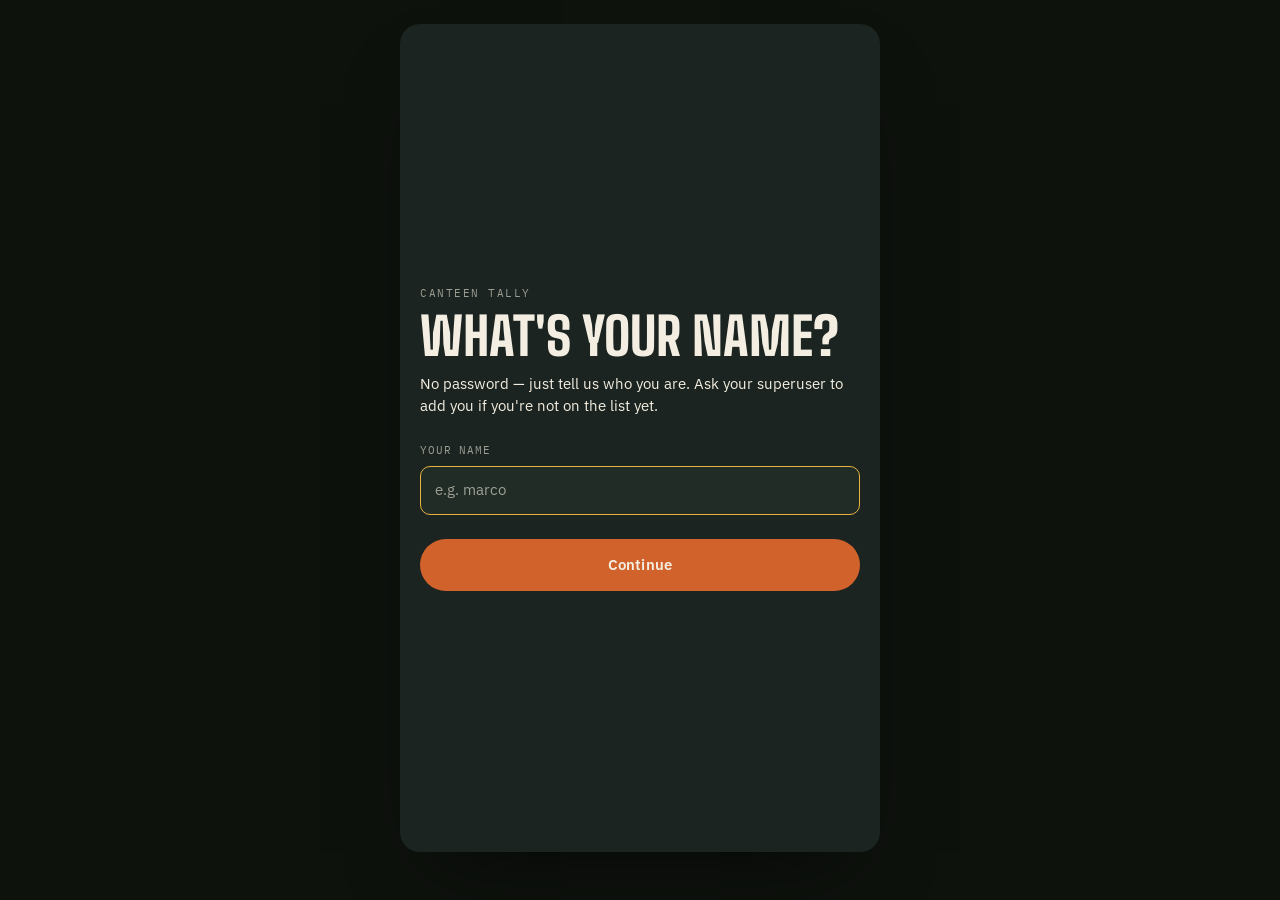
==== index.html @ ff7a540b "Add Menu and Admin screens, index.html, style guide, and README Completes the MVP: Today (cart-based" ====
<!doctype html>
<html lang="en">
<head>
  <meta charset="utf-8" />
  <meta name="viewport" content="width=device-width, initial-scale=1, viewport-fit=cover" />
  <title>Canteen Tally</title>
  <meta name="description" content="Track what you buy at the work canteen against your daily allowance." />
  <meta name="theme-color" content="#1b2420" />
  <link rel="stylesheet" href="css/tokens.css" />
  <link rel="stylesheet" href="css/base.css" />
  <link rel="stylesheet" href="css/components.css" />
  <link rel="stylesheet" href="css/layout.css" />
</head>
<body>
  <div id="app"></div>
  <script type="module" src="js/app.js"></script>
</body>
</html>
---- css/tokens.css ----
/* ==========================================================================
   Design tokens — "canteen board" style direction.
   Every color, type role and spacing step used anywhere in the app is
   defined once here. Components consume tokens; they never hardcode values.
   ========================================================================== */

@font-face {
  font-family: "Big Shoulders";
  font-style: normal;
  font-weight: 800;
  font-display: swap;
  src: url("../assets/fonts/big-shoulders-800.woff2") format("woff2");
}

@font-face {
  font-family: "IBM Plex Sans";
  font-style: normal;
  font-weight: 400 700;
  font-display: swap;
  src: url("../assets/fonts/ibm-plex-sans-var.woff2") format("woff2");
}

@font-face {
  font-family: "IBM Plex Mono";
  font-style: normal;
  font-weight: 400;
  font-display: swap;
  src: url("../assets/fonts/ibm-plex-mono-400.woff2") format("woff2");
}

@font-face {
  font-family: "IBM Plex Mono";
  font-style: normal;
  font-weight: 500;
  font-display: swap;
  src: url("../assets/fonts/ibm-plex-mono-500.woff2") format("woff2");
}

@font-face {
  font-family: "IBM Plex Mono";
  font-style: normal;
  font-weight: 600;
  font-display: swap;
  src: url("../assets/fonts/ibm-plex-mono-600.woff2") format("woff2");
}

:root {
  /* ---- color: ground ---- */
  --color-backdrop: #0e120d;
  --color-ink: #1b2420;
  --color-ink-2: #212c26;
  --color-ink-3: #283630;
  --color-paper: #f3eee1;
  --color-paper-2: #e7dfcb;

  /* ---- color: accents ---- */
  --color-paprika: #d2622c;
  --color-paprika-strong: #e27a45;
  --color-mustard: #e7b23e;

  /* ---- color: semantic (state), independent of the brand accent ---- */
  --color-safe: #6f9962;
  --color-safe-strong: #86b476;
  --color-warning: #e7b23e;
  --color-critical: #c1402f;
  --color-critical-strong: #d75948;

  /* ---- color: text ---- */
  --color-text-hi: var(--color-paper);
  --color-text-lo: rgba(243, 238, 225, 0.6);
  --color-text-ink: #22291f;
  --color-text-ink-lo: rgba(34, 41, 31, 0.62);

  /* ---- color: lines ---- */
  --color-line: rgba(243, 238, 225, 0.14);
  --color-line-strong: rgba(243, 238, 225, 0.26);
  --color-line-ink: rgba(34, 41, 31, 0.22);

  /* ---- type ---- */
  --font-display: "Big Shoulders", "Arial Narrow", sans-serif;
  --font-body: "IBM Plex Sans", -apple-system, BlinkMacSystemFont, sans-serif;
  --font-mono: "IBM Plex Mono", "Courier New", monospace;

  --text-2xs: 11px;
  --text-xs: 12.5px;
  --text-sm: 13.5px;
  --text-base: 15px;
  --text-lg: 18px;
  --text-xl: 22px;
  --text-2xl: 32px;
  --text-3xl: clamp(40px, 11vw, 52px);

  /* ---- spacing ---- */
  --space-1: 4px;
  --space-2: 8px;
  --space-3: 12px;
  --space-4: 16px;
  --space-5: 20px;
  --space-6: 24px;
  --space-7: 32px;
  --space-8: 40px;

  /* ---- radius ---- */
  --radius-sm: 10px;
  --radius-md: 14px;
  --radius-lg: 20px;
  --radius-pill: 999px;

  /* ---- shadow ---- */
  --shadow-card: 0 14px 30px -18px rgba(0, 0, 0, 0.6);
  --shadow-sheet: 0 -12px 30px -12px rgba(0, 0, 0, 0.55);

  /* ---- motion ---- */
  --ease-standard: cubic-bezier(0.2, 0.7, 0.3, 1);
  --duration-fast: 120ms;
  --duration-base: 180ms;
}

@media (prefers-reduced-motion: reduce) {
  :root {
    --duration-fast: 0ms;
    --duration-base: 0ms;
  }
}
---- css/base.css ----
/* ==========================================================================
   Base — resets and element defaults. No component-specific rules here.
   ========================================================================== */

*,
*::before,
*::after {
  box-sizing: border-box;
}

html,
body {
  margin: 0;
  padding: 0;
}

html {
  -webkit-text-size-adjust: 100%;
}

body {
  background: var(--color-backdrop);
  color: var(--color-text-hi);
  font-family: var(--font-body);
  font-size: var(--text-base);
  line-height: 1.5;
  min-height: 100vh;
  overscroll-behavior-y: contain;
}

h1,
h2,
h3,
p,
ul,
ol,
figure {
  margin: 0;
}

ul,
ol {
  padding: 0;
  list-style: none;
}

button {
  font: inherit;
  color: inherit;
  background: none;
  border: none;
  padding: 0;
  cursor: pointer;
}

input,
select,
textarea {
  font: inherit;
  color: inherit;
}

a {
  color: inherit;
  text-decoration: none;
}

img,
svg {
  display: block;
  max-width: 100%;
}

:focus-visible {
  outline: 2px solid var(--color-mustard);
  outline-offset: 2px;
}

::selection {
  background: var(--color-paprika);
  color: var(--color-paper);
}

.u-tabular {
  font-variant-numeric: tabular-nums;
}

.u-visually-hidden {
  position: absolute;
  width: 1px;
  height: 1px;
  padding: 0;
  margin: -1px;
  overflow: hidden;
  clip: rect(0, 0, 0, 0);
  white-space: nowrap;
  border: 0;
}
---- css/components.css ----
/* ==========================================================================
   Components — the only place visual styling for reusable UI pieces lives.
   Every element on every screen is built from what's declared here.
   Naming: block / block__element / block--modifier (BEM-ish).
   ========================================================================== */

/* ---------------------------------------------------------------------- *
 * Buttons
 *
 * .btn is the base. Pick exactly one visual modifier:
 *   .btn--primary    solid paprika  — the one commit action per screen
 *   .btn--outline    outline, neutral — secondary action
 *   .btn--safe       outline sage   — approve / confirm-positive
 *   .btn--critical   outline rust   — reject / destructive
 * Size modifiers: .btn--block (full width), .btn--sm (compact / inline)
 * .btn--icon is the small circular icon-only button (e.g. propose-edit pencil)
 * ---------------------------------------------------------------------- */

.btn {
  display: inline-flex;
  align-items: center;
  justify-content: center;
  gap: var(--space-2);
  font-family: var(--font-body);
  font-weight: 600;
  font-size: var(--text-sm);
  letter-spacing: 0.01em;
  padding: 10px 18px;
  border-radius: var(--radius-pill);
  border: 1.5px solid transparent;
  transition: background var(--duration-fast) var(--ease-standard),
    border-color var(--duration-fast) var(--ease-standard),
    color var(--duration-fast) var(--ease-standard),
    transform var(--duration-fast) var(--ease-standard);
  -webkit-tap-highlight-color: transparent;
  touch-action: manipulation;
}

.btn:active {
  transform: scale(0.97);
}

.btn:disabled {
  opacity: 0.4;
  cursor: not-allowed;
  transform: none;
}

.btn--block {
  display: flex;
  width: 100%;
  padding: 14px;
  font-size: var(--text-base);
}

.btn--sm {
  padding: 8px 14px;
  font-size: var(--text-xs);
}

.btn--primary {
  background: var(--color-paprika);
  color: var(--color-paper);
}
.btn--primary:hover {
  background: var(--color-paprika-strong);
}

.btn--outline {
  background: transparent;
  border-color: var(--color-line-strong);
  color: var(--color-text-hi);
}
.btn--outline:hover {
  border-color: var(--color-text-hi);
}

.btn--safe {
  background: transparent;
  border-color: var(--color-safe);
  color: var(--color-safe-strong);
}
.btn--safe:hover {
  background: var(--color-safe);
  color: var(--color-ink);
}

.btn--critical {
  background: transparent;
  border-color: var(--color-critical);
  color: var(--color-critical-strong);
}
.btn--critical:hover {
  background: var(--color-critical);
  color: var(--color-paper);
}

.btn--icon {
  width: 30px;
  height: 30px;
  padding: 0;
  border-radius: 50%;
  border: 1px solid var(--color-line-strong);
  color: var(--color-text-lo);
  flex-shrink: 0;
}
.btn--icon:hover {
  color: var(--color-text-hi);
  border-color: var(--color-text-hi);
}

/* ---------------------------------------------------------------------- *
 * Badges / chips — small state labels, never used as the accent color.
 * .badge--pending   dashed paprika  — a queued, unapproved change
 * .badge--superuser mustard text    — marks the superuser in a list
 * .badge--muted     neutral         — inactive / disabled item
 * ---------------------------------------------------------------------- */

.badge {
  display: inline-flex;
  align-items: center;
  gap: 4px;
  font-family: var(--font-mono);
  font-size: var(--text-2xs);
  letter-spacing: 0.06em;
  text-transform: uppercase;
  padding: 3px 9px;
  border-radius: var(--radius-pill);
  white-space: nowrap;
}

.badge--pending {
  border: 1px dashed var(--color-paprika);
  color: var(--color-paprika-strong);
}

.badge--superuser {
  background: rgba(231, 178, 62, 0.14);
  color: var(--color-mustard);
}

/* pill used for the logged-in user's name in the header */
.chip {
  font-family: var(--font-mono);
  font-size: var(--text-2xs);
  letter-spacing: 0.06em;
  background: var(--color-ink-3);
  border: 1px solid var(--color-line);
  color: var(--color-text-hi);
  padding: 5px 11px;
  border-radius: var(--radius-pill);
}

/* ---------------------------------------------------------------------- *
 * Eyebrow / section label — small uppercase mono label above a group
 * ---------------------------------------------------------------------- */

.eyebrow {
  font-family: var(--font-mono);
  font-size: var(--text-2xs);
  letter-spacing: 0.14em;
  text-transform: uppercase;
  color: var(--color-text-lo);
}

.section-divider {
  display: flex;
  align-items: center;
  gap: var(--space-3);
}

.section-divider__tag {
  font-family: var(--font-display);
  font-weight: 800;
  font-size: var(--text-xs);
  letter-spacing: 0.04em;
  text-transform: uppercase;
  color: var(--color-mustard);
  white-space: nowrap;
}

.section-divider__rule {
  flex: 1;
  height: 1px;
  background: var(--color-line);
}

/* ---------------------------------------------------------------------- *
 * Ticket — the day's budget summary. Appears once per screen, top of Today.
 * ---------------------------------------------------------------------- */

.ticket {
  background: var(--color-paper);
  color: var(--color-text-ink);
  border-radius: var(--radius-md);
  padding: 20px 18px 18px;
  display: flex;
  flex-direction: column;
  gap: var(--space-4);
  box-shadow: var(--shadow-card);
}

.ticket__remaining-label {
  font-family: var(--font-mono);
  font-size: var(--text-2xs);
  letter-spacing: 0.12em;
  text-transform: uppercase;
  color: var(--color-text-ink-lo);
}

.ticket__remaining {
  font-family: var(--font-mono);
  font-weight: 600;
  font-size: var(--text-3xl);
  letter-spacing: -0.01em;
  line-height: 1;
}

.ticket__remaining--warning {
  color: var(--color-warning);
}

.ticket__remaining--critical {
  color: var(--color-critical);
}

.ticket__perforation {
  position: relative;
  height: 1px;
  border-top: 2px dashed var(--color-line-ink);
  margin: 0 -18px;
}

.ticket__perforation::before,
.ticket__perforation::after {
  content: "";
  position: absolute;
  top: -7px;
  width: 14px;
  height: 14px;
  background: var(--color-backdrop);
  border-radius: 50%;
}
.ticket__perforation::before {
  left: -7px;
}
.ticket__perforation::after {
  right: -7px;
}

.ticket__gauge-caption {
  font-family: var(--font-mono);
  font-size: var(--text-xs);
  color: var(--color-text-ink-lo);
}

.ticket__gauge-caption strong {
  color: var(--color-text-ink);
  font-weight: 600;
}

/* ---------------------------------------------------------------------- *
 * Gauge — the spend progress bar. Reused standalone (styleguide) and
 * inside .ticket. Fill color communicates state; it is not the brand accent.
 * ---------------------------------------------------------------------- */

.gauge {
  display: flex;
  flex-direction: column;
  gap: var(--space-2);
}

.gauge__track {
  position: relative;
  height: 10px;
  border-radius: 6px;
  background: rgba(34, 41, 31, 0.12);
  overflow: hidden;
}

.gauge__track--on-dark {
  background: rgba(243, 238, 225, 0.1);
}

.gauge__fill {
  position: absolute;
  inset: 0 auto 0 0;
  border-radius: 6px;
  background: var(--color-safe);
  transition: width var(--duration-base) var(--ease-standard);
}

.gauge__fill--warning {
  background: var(--color-warning);
}

.gauge__fill--over {
  background: var(--color-critical);
}

.gauge__marks {
  display: flex;
  justify-content: space-between;
  font-family: var(--font-mono);
  font-size: 10px;
  color: var(--color-text-ink-lo);
}

/* ---------------------------------------------------------------------- *
 * Rows — the shared list-row pattern used for purchases, menu items and
 * approval entries. A row is a flex line inside a .rows group.
 * ---------------------------------------------------------------------- */

.rows {
  display: flex;
  flex-direction: column;
  gap: 1px;
  background: var(--color-line);
  border-radius: var(--radius-md);
  overflow: hidden;
}

.row {
  background: var(--color-ink-2);
  padding: 12px 13px;
  display: flex;
  align-items: center;
  gap: var(--space-3);
}

.row__title {
  flex: 1;
  min-width: 0;
  font-size: var(--text-sm);
  font-weight: 500;
  white-space: nowrap;
  overflow: hidden;
  text-overflow: ellipsis;
}

.row__meta {
  font-family: var(--font-mono);
  font-size: var(--text-2xs);
  color: var(--color-text-lo);
}

.row__price {
  font-family: var(--font-mono);
  font-size: var(--text-sm);
  font-variant-numeric: tabular-nums;
  color: var(--color-text-hi);
  min-width: 54px;
  text-align: right;
  white-space: nowrap;
}

.row--tappable {
  cursor: pointer;
  transition: background var(--duration-fast) var(--ease-standard);
}
.row--tappable:hover,
.row--tappable:active {
  background: var(--color-ink-3);
}

.row--selected {
  background: rgba(210, 98, 44, 0.14);
  box-shadow: inset 3px 0 0 var(--color-paprika);
}

/* ---------------------------------------------------------------------- *
 * Menu card — richer than a plain row: used on the Menu screen where each
 * item also carries a category label and an edit action.
 * ---------------------------------------------------------------------- */

.menu-card {
  background: var(--color-ink-2);
  border: 1px solid var(--color-line);
  border-radius: var(--radius-md);
  padding: 12px 13px;
  display: flex;
  align-items: center;
  gap: var(--space-3);
}

.menu-card--pending {
  border-style: dashed;
  border-color: var(--color-paprika);
  background: rgba(210, 98, 44, 0.07);
}

.menu-card__main {
  flex: 1;
  min-width: 0;
  display: flex;
  flex-direction: column;
  gap: 3px;
}

.menu-card__name {
  font-size: var(--text-sm);
  font-weight: 600;
  white-space: nowrap;
  overflow: hidden;
  text-overflow: ellipsis;
}

.menu-card__category {
  font-family: var(--font-mono);
  font-size: 10.5px;
  letter-spacing: 0.04em;
  text-transform: uppercase;
  color: var(--color-paprika-strong);
}

.menu-card__price {
  font-family: var(--font-mono);
  font-size: var(--text-base);
  font-weight: 500;
  font-variant-numeric: tabular-nums;
  text-align: right;
  white-space: nowrap;
}

.menu-card__price-old {
  color: var(--color-text-lo);
  text-decoration: line-through;
  font-size: var(--text-2xs);
  margin-right: 4px;
}

/* ---------------------------------------------------------------------- *
 * Approval row — a pending edit awaiting a superuser's decision (Admin).
 * ---------------------------------------------------------------------- */

.approval-row {
  background: var(--color-ink-3);
  border-radius: var(--radius-md);
  padding: 12px 13px;
  display: flex;
  flex-direction: column;
  gap: var(--space-3);
}

.approval-row__who {
  font-family: var(--font-mono);
  font-size: 10.5px;
  letter-spacing: 0.05em;
  text-transform: uppercase;
  color: var(--color-text-lo);
}

.approval-row__diff {
  font-size: var(--text-sm);
  font-weight: 500;
}

.approval-row__num {
  font-family: var(--font-mono);
  font-variant-numeric: tabular-nums;
}

.approval-row__arrow {
  color: var(--color-text-lo);
  margin: 0 6px;
}

.approval-row__actions {
  display: flex;
  gap: var(--space-2);
}

.approval-row__actions .btn {
  flex: 1;
}

/* ---------------------------------------------------------------------- *
 * Cart bar — sticky bottom strip that appears once the day's cart has
 * items. Distinct from the bottom nav; sits directly above it while open.
 * ---------------------------------------------------------------------- */

.cart-bar {
  position: sticky;
  bottom: calc(var(--nav-height, 64px) + var(--space-3));
  display: flex;
  align-items: center;
  gap: var(--space-3);
  background: var(--color-paprika);
  color: var(--color-paper);
  border-radius: var(--radius-pill);
  padding: 10px 10px 10px 18px;
  box-shadow: 0 16px 32px -12px rgba(0, 0, 0, 0.55);
}

.cart-bar__summary {
  flex: 1;
  min-width: 0;
  font-size: var(--text-xs);
  font-weight: 600;
  white-space: nowrap;
  overflow: hidden;
  text-overflow: ellipsis;
}

.cart-bar__summary .u-tabular {
  font-family: var(--font-mono);
}

.cart-bar .btn--primary {
  background: var(--color-ink);
}
.cart-bar .btn--primary:hover {
  background: var(--color-ink-3);
}

/* ---------------------------------------------------------------------- *
 * Sheet — bottom-anchored panel for the cart detail and the propose-edit
 * form. Slides up over the current screen; dismissed via backdrop or Close.
 * ---------------------------------------------------------------------- */

.sheet-backdrop {
  position: fixed;
  inset: 0;
  background: rgba(14, 18, 13, 0.6);
  display: flex;
  align-items: flex-end;
  justify-content: center;
  z-index: 40;
  animation: sheet-fade var(--duration-base) var(--ease-standard);
}

@keyframes sheet-fade {
  from {
    opacity: 0;
  }
  to {
    opacity: 1;
  }
}

.sheet {
  width: 100%;
  max-width: 480px;
  max-height: 85vh;
  overflow-y: auto;
  background: var(--color-ink);
  border-radius: var(--radius-lg) var(--radius-lg) 0 0;
  box-shadow: var(--shadow-sheet);
  padding: var(--space-5) var(--space-5) var(--space-7);
  display: flex;
  flex-direction: column;
  gap: var(--space-4);
  animation: sheet-up var(--duration-base) var(--ease-standard);
}

@keyframes sheet-up {
  from {
    transform: translateY(16px);
    opacity: 0;
  }
  to {
    transform: translateY(0);
    opacity: 1;
  }
}

.sheet__handle {
  width: 36px;
  height: 4px;
  border-radius: var(--radius-pill);
  background: var(--color-line-strong);
  margin: 0 auto;
}

.sheet__title {
  font-family: var(--font-display);
  font-weight: 800;
  font-size: var(--text-xl);
  text-transform: uppercase;
  letter-spacing: 0.01em;
}

.sheet__actions {
  display: flex;
  gap: var(--space-2);
  margin-top: var(--space-2);
}
.sheet__actions .btn {
  flex: 1;
}

/* ---------------------------------------------------------------------- *
 * Field — form controls. One look, everywhere (login, propose-edit, admin).
 * ---------------------------------------------------------------------- */

.field {
  display: flex;
  flex-direction: column;
  gap: var(--space-2);
}

.field__label {
  font-family: var(--font-mono);
  font-size: var(--text-2xs);
  letter-spacing: 0.08em;
  text-transform: uppercase;
  color: var(--color-text-lo);
}

.field__input {
  background: var(--color-ink-2);
  border: 1.5px solid var(--color-line-strong);
  border-radius: var(--radius-sm);
  padding: 12px 14px;
  color: var(--color-text-hi);
  font-size: var(--text-base);
}

.field__input::placeholder {
  color: var(--color-text-lo);
}

.field__input:focus {
  border-color: var(--color-mustard);
  outline: none;
}

.field__hint {
  font-size: var(--text-xs);
  color: var(--color-text-lo);
}

.field__error {
  font-size: var(--text-xs);
  color: var(--color-critical-strong);
}

/* switch used in Admin for is_superuser / active toggles */
.switch {
  position: relative;
  display: inline-flex;
  align-items: center;
  width: 40px;
  height: 24px;
  border-radius: var(--radius-pill);
  background: var(--color-ink-3);
  border: 1px solid var(--color-line-strong);
  flex-shrink: 0;
  transition: background var(--duration-fast) var(--ease-standard);
}

.switch::after {
  content: "";
  position: absolute;
  top: 2px;
  left: 2px;
  width: 18px;
  height: 18px;
  border-radius: 50%;
  background: var(--color-text-lo);
  transition: transform var(--duration-fast) var(--ease-standard),
    background var(--duration-fast) var(--ease-standard);
}

.switch--on {
  background: rgba(111, 153, 98, 0.25);
  border-color: var(--color-safe);
}
.switch--on::after {
  transform: translateX(16px);
  background: var(--color-safe-strong);
}

/* ---------------------------------------------------------------------- *
 * User row — one friend's admin controls (Admin > Users). Two lines:
 * identity on top, labeled toggles below, since a single .row line is too
 * cramped for a name plus two switches on a phone width.
 * ---------------------------------------------------------------------- */

.user-row {
  display: flex;
  flex-direction: column;
  gap: var(--space-3);
  background: var(--color-ink-3);
  border-radius: var(--radius-sm);
  padding: var(--space-3);
}

.user-row__name {
  display: flex;
  align-items: center;
  gap: var(--space-2);
  font-size: var(--text-sm);
  font-weight: 600;
}

.user-row__toggles {
  display: flex;
  gap: var(--space-6);
}

.toggle-row {
  display: flex;
  align-items: center;
  gap: var(--space-2);
}

.toggle-row__label {
  font-family: var(--font-mono);
  font-size: var(--text-2xs);
  letter-spacing: 0.06em;
  text-transform: uppercase;
  color: var(--color-text-lo);
}

/* ---------------------------------------------------------------------- *
 * Card — generic surface for Admin sections (Users list, Settings form).
 * ---------------------------------------------------------------------- */

.card {
  background: var(--color-ink-2);
  border: 1px solid var(--color-line);
  border-radius: var(--radius-md);
  padding: var(--space-4);
  display: flex;
  flex-direction: column;
  gap: var(--space-4);
}

.card__title {
  font-family: var(--font-display);
  font-weight: 800;
  font-size: var(--text-lg);
  text-transform: uppercase;
  letter-spacing: 0.01em;
}

/* ---------------------------------------------------------------------- *
 * Empty state — used wherever a list has nothing in it yet.
 * ---------------------------------------------------------------------- */

.empty {
  padding: var(--space-6) var(--space-4);
  text-align: center;
  color: var(--color-text-lo);
  font-size: var(--text-sm);
}

/* ---------------------------------------------------------------------- *
 * Toast — brief confirmation after an action (purchase logged, edit sent).
 * ---------------------------------------------------------------------- */

.toast {
  position: fixed;
  left: 50%;
  bottom: calc(var(--nav-height, 64px) + var(--space-4));
  transform: translateX(-50%);
  background: var(--color-ink);
  border: 1px solid var(--color-line-strong);
  color: var(--color-text-hi);
  font-size: var(--text-sm);
  font-weight: 500;
  padding: 12px 20px;
  border-radius: var(--radius-pill);
  box-shadow: var(--shadow-card);
  z-index: 60;
  animation: toast-in var(--duration-base) var(--ease-standard);
}

@keyframes toast-in {
  from {
    opacity: 0;
    transform: translate(-50%, 8px);
  }
  to {
    opacity: 1;
    transform: translate(-50%, 0);
  }
}
---- css/layout.css ----
/* ==========================================================================
   Layout — page shell and screen scaffolding. Mobile-first: the app is a
   single column that fills the viewport; on wider screens it stays phone-
   width and centers, since this is designed to be used on a phone at lunch.
   ========================================================================== */

:root {
  --nav-height: 64px;
  --app-max-width: 480px;
}

body {
  display: flex;
  justify-content: center;
}

.app-shell {
  width: 100%;
  max-width: var(--app-max-width);
  min-height: 100vh;
  min-height: 100dvh;
  display: flex;
  flex-direction: column;
  background: var(--color-ink);
  position: relative;
}

@media (min-width: 540px) {
  .app-shell {
    min-height: 92vh;
    margin: var(--space-6) 0;
    border-radius: var(--radius-lg);
    box-shadow: 0 40px 80px -40px rgba(0, 0, 0, 0.7);
    overflow: hidden;
  }
}

.app-header {
  display: flex;
  align-items: center;
  justify-content: space-between;
  gap: var(--space-3);
  padding: var(--space-4) var(--space-4) var(--space-2);
}

.app-header__id {
  display: flex;
  align-items: baseline;
  gap: var(--space-2);
}

.app-header__brand {
  font-family: var(--font-display);
  font-weight: 800;
  font-size: var(--text-lg);
  text-transform: uppercase;
  letter-spacing: 0.01em;
}

.app-header__actions {
  display: flex;
  align-items: center;
  gap: var(--space-2);
}

.screen {
  flex: 1;
  padding: var(--space-2) var(--space-4) var(--space-6);
  display: flex;
  flex-direction: column;
  gap: var(--space-5);
  overflow-y: auto;
}

.screen__section {
  display: flex;
  flex-direction: column;
  gap: var(--space-3);
}

/* Bottom tab navigation, persistent across Today / Menu / Admin */

.nav {
  position: sticky;
  bottom: 0;
  display: flex;
  height: var(--nav-height);
  padding-bottom: env(safe-area-inset-bottom, 0);
  background: var(--color-ink-2);
  border-top: 1px solid var(--color-line);
}

.nav__item {
  flex: 1;
  display: flex;
  flex-direction: column;
  align-items: center;
  justify-content: center;
  gap: 2px;
  font-family: var(--font-mono);
  font-size: 10.5px;
  letter-spacing: 0.04em;
  text-transform: uppercase;
  color: var(--color-text-lo);
  transition: color var(--duration-fast) var(--ease-standard);
}

.nav__item--active {
  color: var(--color-mustard);
}

.nav__icon {
  width: 20px;
  height: 20px;
  border-radius: 6px;
  display: flex;
  align-items: center;
  justify-content: center;
  font-family: var(--font-display);
  font-weight: 800;
  font-size: 12px;
}

/* Centered full-height layout used only by the login screen */

.login-screen {
  flex: 1;
  display: flex;
  flex-direction: column;
  justify-content: center;
  gap: var(--space-6);
  padding: var(--space-6) var(--space-5);
}

.login-screen__mark {
  font-family: var(--font-display);
  font-weight: 800;
  font-size: var(--text-3xl);
  line-height: 0.92;
  text-transform: uppercase;
  text-wrap: balance;
}

.login-screen__form {
  display: flex;
  flex-direction: column;
  gap: var(--space-4);
}
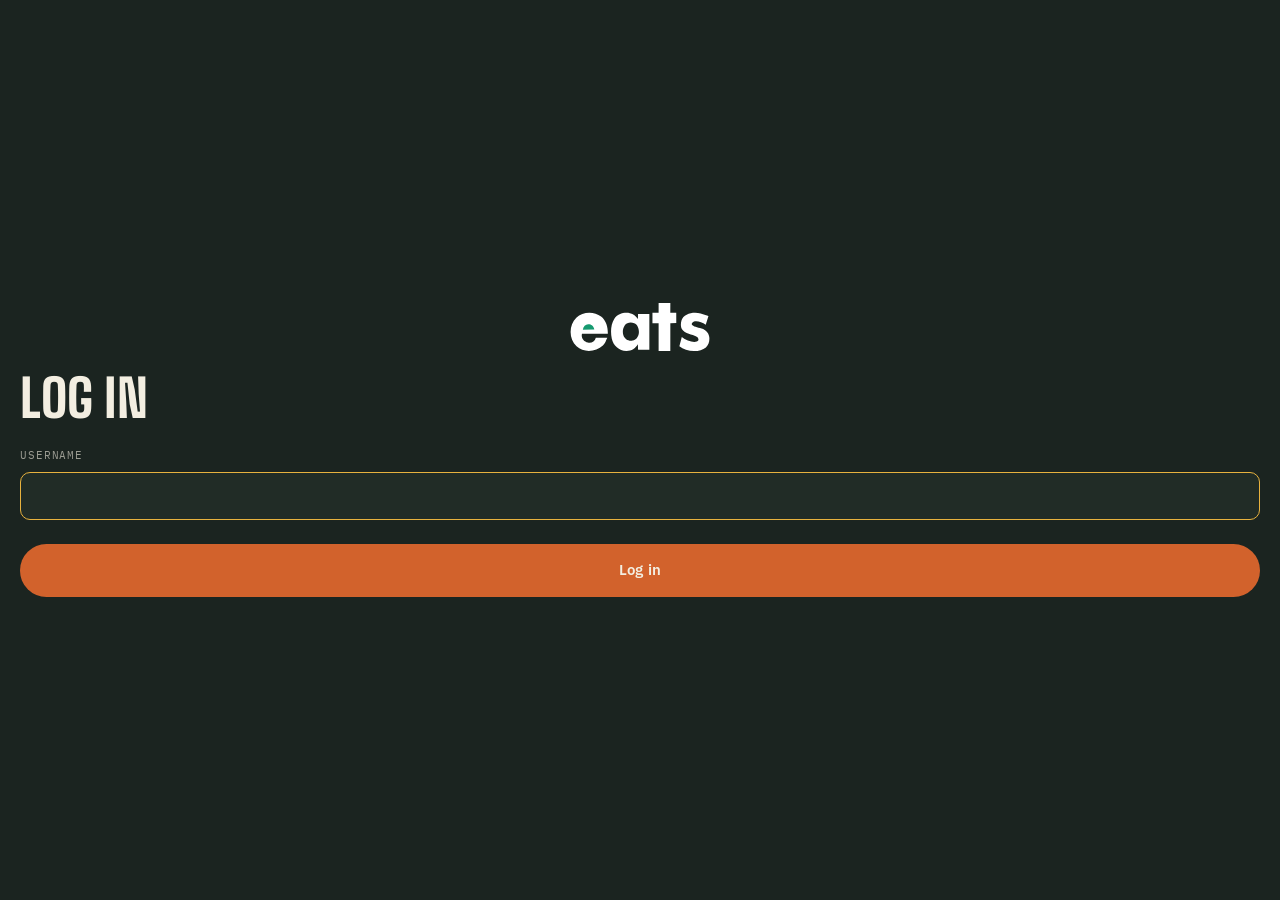
==== commit 2f054ca8: "Favourites, refresh-spin fix, tab title, desktop layout cache-busting New: favourites. Schema additi" ====
--- a/index.html
+++ b/index.html
@@ -3,13 +3,16 @@
 <head>
   <meta charset="utf-8" />
   <meta name="viewport" content="width=device-width, initial-scale=1, viewport-fit=cover" />
-  <title>Canteen Tally</title>
+  <title>eats Tab</title>
   <meta name="description" content="Track what you buy at the work canteen against your daily allowance." />
   <meta name="theme-color" content="#1b2420" />
-  <link rel="stylesheet" href="css/tokens.css" />
-  <link rel="stylesheet" href="css/base.css" />
-  <link rel="stylesheet" href="css/components.css" />
-  <link rel="stylesheet" href="css/layout.css" />
+  <!-- ?v= is bumped by hand whenever CSS changes — GitHub Pages doesn't
+       cache-bust these on its own, and a browser that cached an old copy
+       before a deploy has no other reason to ever ask for a fresh one. -->
+  <link rel="stylesheet" href="css/tokens.css?v=2" />
+  <link rel="stylesheet" href="css/base.css?v=2" />
+  <link rel="stylesheet" href="css/components.css?v=2" />
+  <link rel="stylesheet" href="css/layout.css?v=2" />
 </head>
 <body>
   <div id="app"></div>
--- a/css/base.css
+++ b/css/base.css
@@ -24,7 +24,15 @@
   font-family: var(--font-body);
   font-size: var(--text-base);
   line-height: 1.5;
-  min-height: 100vh;
+  /* No min-height here on purpose: #app is display:contents (see
+     layout.css), so .app-shell is body's real flex child and already sets
+     its own explicit 100svh. A min-height on body too — especially the
+     old min-height:100vh this used to be — is redundant at best and a
+     real bug at worst: plain vh is the LARGEST possible viewport (chrome
+     hidden), so that floor made body taller than the visible area
+     whenever the browser's address bar was showing, which is exactly
+     what let the whole page scroll regardless of how .app-shell itself
+     was sized. */
   overscroll-behavior-y: contain;
 }
 
@@ -85,6 +93,20 @@
   font-variant-numeric: tabular-nums;
 }
 
+.u-push-right {
+  margin-left: auto;
+}
+
+/* !important is the one deliberate exception to "let specificity/order
+   decide" in this codebase: this utility exists specifically to force an
+   element hidden regardless of whatever display value its own component
+   class sets (e.g. .btn's display:inline-flex, loaded after this file) —
+   without it, a same-specificity single-class rule loses to the later
+   stylesheet on source order alone. */
+.u-hidden {
+  display: none !important;
+}
+
 .u-visually-hidden {
   position: absolute;
   width: 1px;
--- a/css/components.css
+++ b/css/components.css
@@ -109,6 +109,30 @@
   border-color: var(--color-text-hi);
 }
 
+.btn--icon--critical {
+  color: var(--color-critical-strong);
+  border-color: var(--color-critical);
+}
+.btn--icon--critical:hover {
+  background: var(--color-critical);
+  color: var(--color-paper);
+}
+
+/* Refresh button while its request is in flight — spins the icon instead
+   of (or as well as) the usual disabled dimming, since an icon-only button
+   has no label to swap to "Refreshing…". */
+@keyframes icon-spin {
+  from {
+    transform: rotate(0deg);
+  }
+  to {
+    transform: rotate(360deg);
+  }
+}
+.is-spinning svg {
+  animation: icon-spin 0.6s linear infinite;
+}
+
 /* ---------------------------------------------------------------------- *
  * Badges / chips — small state labels, never used as the accent color.
  * .badge--pending   dashed paprika  — a queued, unapproved change
@@ -151,17 +175,21 @@
   border-radius: var(--radius-pill);
 }
 
+/* header's remaining-budget chip, same safe/warning/over states as the
+   ticket and the gauge */
+.chip--warning {
+  border-color: var(--color-warning);
+  color: var(--color-warning);
+}
+
+.chip--critical {
+  border-color: var(--color-critical);
+  color: var(--color-critical-strong);
+}
+
 /* ---------------------------------------------------------------------- *
  * Eyebrow / section label — small uppercase mono label above a group
  * ---------------------------------------------------------------------- */
-
-.eyebrow {
-  font-family: var(--font-mono);
-  font-size: var(--text-2xs);
-  letter-spacing: 0.14em;
-  text-transform: uppercase;
-  color: var(--color-text-lo);
-}
 
 .section-divider {
   display: flex;
@@ -354,6 +382,49 @@
   white-space: nowrap;
 }
 
+/* Stacked title + subtitle inside a .row, e.g. a new-item proposal with
+   who asked for it underneath the name. */
+.row__title-group {
+  display: flex;
+  flex-direction: column;
+  gap: 2px;
+  flex: 1;
+  min-width: 0;
+}
+
+.row__proposer {
+  font-family: var(--font-mono);
+  font-size: 10.5px;
+  color: var(--color-paprika-strong);
+}
+
+/* The old value in a proposed price change — struck through, next to the
+   new one, so "what did this used to cost" is never a guess. */
+.row__price-was {
+  color: var(--color-text-lo);
+  text-decoration: line-through;
+  margin-right: 6px;
+}
+
+/* Same treatment for a proposed rename. */
+.row__name-was {
+  color: var(--color-text-lo);
+  text-decoration: line-through;
+  margin-right: 6px;
+}
+
+/* Summary line inside the Menu tab's inline review sheet and the Admin
+   approval list — item name and its price (or price diff) on one row.
+   The category itself isn't shown here: the review sheet's title already
+   is the category, and the approval list folds it into "X proposes"
+   above instead of repeating it as a second label. */
+.edit-summary {
+  display: flex;
+  align-items: center;
+  justify-content: space-between;
+  gap: var(--space-3);
+}
+
 .row--tappable {
   cursor: pointer;
   transition: background var(--duration-fast) var(--ease-standard);
@@ -366,67 +437,6 @@
 .row--selected {
   background: rgba(210, 98, 44, 0.14);
   box-shadow: inset 3px 0 0 var(--color-paprika);
-}
-
-/* ---------------------------------------------------------------------- *
- * Menu card — richer than a plain row: used on the Menu screen where each
- * item also carries a category label and an edit action.
- * ---------------------------------------------------------------------- */
-
-.menu-card {
-  background: var(--color-ink-2);
-  border: 1px solid var(--color-line);
-  border-radius: var(--radius-md);
-  padding: 12px 13px;
-  display: flex;
-  align-items: center;
-  gap: var(--space-3);
-}
-
-.menu-card--pending {
-  border-style: dashed;
-  border-color: var(--color-paprika);
-  background: rgba(210, 98, 44, 0.07);
-}
-
-.menu-card__main {
-  flex: 1;
-  min-width: 0;
-  display: flex;
-  flex-direction: column;
-  gap: 3px;
-}
-
-.menu-card__name {
-  font-size: var(--text-sm);
-  font-weight: 600;
-  white-space: nowrap;
-  overflow: hidden;
-  text-overflow: ellipsis;
-}
-
-.menu-card__category {
-  font-family: var(--font-mono);
-  font-size: 10.5px;
-  letter-spacing: 0.04em;
-  text-transform: uppercase;
-  color: var(--color-paprika-strong);
-}
-
-.menu-card__price {
-  font-family: var(--font-mono);
-  font-size: var(--text-base);
-  font-weight: 500;
-  font-variant-numeric: tabular-nums;
-  text-align: right;
-  white-space: nowrap;
-}
-
-.menu-card__price-old {
-  color: var(--color-text-lo);
-  text-decoration: line-through;
-  font-size: var(--text-2xs);
-  margin-right: 4px;
 }
 
 /* ---------------------------------------------------------------------- *
@@ -450,19 +460,11 @@
   color: var(--color-text-lo);
 }
 
-.approval-row__diff {
-  font-size: var(--text-sm);
-  font-weight: 500;
-}
-
-.approval-row__num {
-  font-family: var(--font-mono);
-  font-variant-numeric: tabular-nums;
-}
-
-.approval-row__arrow {
-  color: var(--color-text-lo);
-  margin: 0 6px;
+/* The category, folded into the "X proposes" line (e.g. "MARCO PROPOSES
+   NEW ITEM") instead of a separate badge — paprika so it still stands out
+   against the muted proposer text around it. */
+.approval-row__category {
+  color: var(--color-paprika-strong);
 }
 
 .approval-row__actions {
@@ -475,13 +477,87 @@
 }
 
 /* ---------------------------------------------------------------------- *
- * Cart bar — sticky bottom strip that appears once the day's cart has
- * items. Distinct from the bottom nav; sits directly above it while open.
- * ---------------------------------------------------------------------- */
+ * Quantity — the stepper inside the cart sheet, and the small count badge
+ * on a menu row that's already in the cart.
+ * ---------------------------------------------------------------------- */
+
+.qty-stepper {
+  display: flex;
+  align-items: center;
+  gap: var(--space-3);
+}
+
+.qty-stepper__value {
+  font-family: var(--font-mono);
+  font-variant-numeric: tabular-nums;
+  min-width: 16px;
+  text-align: center;
+}
+
+.qty-badge {
+  display: inline-flex;
+  align-items: center;
+  justify-content: center;
+  min-width: 20px;
+  height: 20px;
+  padding: 0 6px;
+  border-radius: var(--radius-pill);
+  background: var(--color-paprika);
+  color: var(--color-paper);
+  font-family: var(--font-mono);
+  font-size: 11px;
+  font-weight: 600;
+  flex-shrink: 0;
+}
+
+/* The leading star toggle on a Menu row — deliberately not a .btn--icon
+   (no circular border/background): it's a plain leading glyph, not a
+   distinct action button, so it should read as lightweight as the row
+   title next to it. */
+.star-btn {
+  display: inline-flex;
+  align-items: center;
+  justify-content: center;
+  width: 22px;
+  height: 22px;
+  flex-shrink: 0;
+  color: var(--color-text-lo);
+  transition: color var(--duration-fast) var(--ease-standard), transform var(--duration-fast) var(--ease-standard);
+}
+.star-btn:hover {
+  color: var(--color-text-hi);
+}
+.star-btn:active {
+  transform: scale(0.88);
+}
+.star-btn--active {
+  color: var(--color-paprika);
+}
+
+/* ---------------------------------------------------------------------- *
+ * Cart dock — lives in the app shell as a sibling of .screen and .nav (see
+ * app.js), never inside the scrolling screen content. That's what makes it
+ * reachable without scrolling: it isn't "sticky within a long list", it's
+ * structurally always at the bottom, just above the nav. Empty cart = an
+ * empty dock, not a placeholder bar.
+ * ---------------------------------------------------------------------- */
+
+.cart-dock:empty {
+  display: none;
+}
+
+/* Fixed overlay anchored to .app-shell, sitting directly above .nav —
+   see the long comment on .screen in layout.css for why this is an
+   absolute overlay and not a flex-flow sibling. */
+.cart-dock {
+  position: absolute;
+  left: 0;
+  right: 0;
+  bottom: var(--nav-height);
+  padding: 0 var(--space-4) var(--space-3);
+}
 
 .cart-bar {
-  position: sticky;
-  bottom: calc(var(--nav-height, 64px) + var(--space-3));
   display: flex;
   align-items: center;
   gap: var(--space-3);
@@ -564,12 +640,57 @@
   }
 }
 
+/* .sheet has no transition of its own — while a drag is live, transform is
+   set directly per pointermove and must track the finger with zero lag.
+   .sheet--settling is added only for the two moments that DO animate: the
+   snap back open, and sliding fully closed. Same split for the backdrop's
+   opacity fade. */
+.sheet--settling {
+  transition: transform calc(var(--duration-base) * 1.3) var(--ease-standard);
+}
+
+.sheet-backdrop--settling {
+  transition: opacity calc(var(--duration-base) * 1.3) var(--ease-standard);
+}
+
+/* Sized to a proper touch target (44px+) even though only a thin 36x4 bar
+   is drawn — the padding is the drag surface, not the visual. This is a
+   drag handle, not a button: it does nothing on a plain tap, only on a
+   real drag (see attachSheetDrag in dom.js). touch-action:none stops the
+   browser's own scroll/pull gestures from competing with the drag. */
 .sheet__handle {
+  display: block;
+  width: 100%;
+  padding: 14px 0 10px;
+  margin: -14px 0 0;
+  touch-action: none;
+  cursor: grab;
+}
+
+.sheet__handle:active {
+  cursor: grabbing;
+}
+
+.sheet__handle::before {
+  content: "";
+  display: block;
   width: 36px;
   height: 4px;
+  margin: 0 auto;
   border-radius: var(--radius-pill);
   background: var(--color-line-strong);
-  margin: 0 auto;
+  transition: background var(--duration-fast) var(--ease-standard);
+}
+
+.sheet__handle:hover::before {
+  background: var(--color-text-lo);
+}
+
+.sheet__title-row {
+  display: flex;
+  align-items: center;
+  justify-content: space-between;
+  gap: var(--space-3);
 }
 
 .sheet__title {
@@ -587,6 +708,14 @@
 }
 .sheet__actions .btn {
   flex: 1;
+}
+
+/* confirmDialog — the on-brand replacement for the browser's native
+   confirm(), same sheet as everything else. */
+.confirm-dialog__message {
+  font-size: var(--text-sm);
+  color: var(--color-text-hi);
+  line-height: 1.5;
 }
 
 /* ---------------------------------------------------------------------- *
@@ -614,6 +743,20 @@
   padding: 12px 14px;
   color: var(--color-text-hi);
   font-size: var(--text-base);
+}
+
+/* The native select arrow ignores our padding and sits flush against the
+   browser's own inset, which reads as "off" next to every other field's
+   14px edge. Drawing the arrow ourselves puts it at the same 14px the left
+   side uses, and frees the browser's default arrow (which can't be
+   repositioned) entirely. */
+select.field__input {
+  appearance: none;
+  -webkit-appearance: none;
+  background-image: url("data:image/svg+xml,%3Csvg xmlns='http://www.w3.org/2000/svg' width='10' height='6' viewBox='0 0 10 6'%3E%3Cpath d='M1 1l4 4 4-4' fill='none' stroke='rgba(243,238,225,0.6)' stroke-width='1.5' stroke-linecap='round' stroke-linejoin='round'/%3E%3C/svg%3E");
+  background-repeat: no-repeat;
+  background-position: right 14px center;
+  padding-right: 34px;
 }
 
 .field__input::placeholder {
@@ -669,6 +812,11 @@
 .switch--on::after {
   transform: translateX(16px);
   background: var(--color-safe-strong);
+}
+
+.switch:disabled {
+  opacity: 0.4;
+  cursor: not-allowed;
 }
 
 /* ---------------------------------------------------------------------- *
--- a/css/layout.css
+++ b/css/layout.css
@@ -14,24 +14,78 @@
   justify-content: center;
 }
 
+/* #app is just a mount point with no visual role of its own — without this,
+   it's the real flex item of body (not .app-shell), and defaults to
+   shrink-to-fit sizing, which silently caps .app-shell's width:100% to
+   whatever narrow width its own content happened to need instead of the
+   viewport. display:contents removes it from the box model so .app-shell
+   becomes body's direct flex child, as intended. */
+#app {
+  display: contents;
+}
+
+/* Fixed to exactly the viewport height (not min-height) and clipped, so
+   the header and nav can never scroll out of view — .screen is the only
+   region that scrolls, no matter how long its content gets.
+   svh (small viewport height — the height WITH mobile browser chrome
+   visible), not dvh (dynamic — recomputed as chrome shows/hides): dvh can
+   lag its own recalculation right as address-bar/toolbar animations
+   settle, which is exactly when a fixed-height shell computed a beat too
+   early ends up taller than what's actually visible, pushing the cart
+   dock and nav down behind the last bit of scrolled content. svh is a
+   fixed floor — always fits, never overlaps — at the cost of a sliver of
+   unused space on the (common) occasions the chrome auto-hides. */
 .app-shell {
   width: 100%;
   max-width: var(--app-max-width);
-  min-height: 100vh;
-  min-height: 100dvh;
+  height: 100vh;
+  height: 100svh;
   display: flex;
   flex-direction: column;
   background: var(--color-ink);
   position: relative;
+  overflow: hidden;
 }
 
 @media (min-width: 540px) {
   .app-shell {
-    min-height: 92vh;
+    height: 92vh;
+    height: 92svh;
     margin: var(--space-6) 0;
     border-radius: var(--radius-lg);
     box-shadow: 0 40px 80px -40px rgba(0, 0, 0, 0.7);
-    overflow: hidden;
+  }
+}
+
+/* A real desktop window, not just a wider phone — the floating card look
+   above is right for a phone or tablet held in the hand, but at real
+   desktop widths it just reads as a small app stuck in the middle of a lot
+   of empty browser chrome. Past this point, the shell's background fills
+   the window; the content inside it (header/screen/nav/cart bar) stays
+   capped at a comfortable reading width and centered, rather than
+   stretching every row edge-to-edge across an ultrawide window. */
+@media (min-width: 900px) {
+  .app-shell {
+    max-width: none;
+    height: 100vh;
+    height: 100svh;
+    margin: 0;
+    border-radius: 0;
+    box-shadow: none;
+  }
+
+  .app-header,
+  .screen {
+    max-width: 720px;
+    margin-left: auto;
+    margin-right: auto;
+  }
+
+  .nav,
+  .cart-dock {
+    max-width: 720px;
+    margin-left: auto;
+    margin-right: auto;
   }
 }
 
@@ -49,12 +103,20 @@
   gap: var(--space-2);
 }
 
-.app-header__brand {
-  font-family: var(--font-display);
-  font-weight: 800;
-  font-size: var(--text-lg);
-  text-transform: uppercase;
-  letter-spacing: 0.01em;
+/* Logo — assets/icons/logo.svg. Sized per context via modifiers rather
+   than inline width/height, so both spots stay in sync from one place. */
+.brand-logo {
+  display: block;
+}
+
+.brand-logo--header {
+  height: 28px;
+  width: auto;
+}
+
+.brand-logo--login {
+  height: 48px;
+  width: auto;
 }
 
 .app-header__actions {
@@ -63,13 +125,36 @@
   gap: var(--space-2);
 }
 
+/* .screen fills all remaining height below the header (nav and the cart
+   dock are position:absolute overlays now, not flex-flow siblings — see
+   below — so nothing else competes with .screen for that space). Its own
+   bottom padding is what keeps scrolled content from disappearing under
+   those overlays; --nav-height is always reserved, and .screen--with-dock
+   reserves extra room for the floating cart bar on top of that. This is
+   deliberately NOT "give .screen flex:1 and let the dock/nav take their
+   own share of the flex column" — that depended on every browser
+   recalculating the flex distribution in lockstep with the dock's
+   contents changing asynchronously, and real-world mobile Firefox did not:
+   the tail end of a scrolled list could render behind the dock/nav instead
+   of the layout properly leaving room for them. Fixed overlays + padding
+   can't have that class of bug — the padding is static CSS, not something
+   that depends on reflow timing at all. */
 .screen {
   flex: 1;
-  padding: var(--space-2) var(--space-4) var(--space-6);
+  min-height: 0;
+  padding: var(--space-2) var(--space-4) calc(var(--nav-height) + var(--space-6));
   display: flex;
   flex-direction: column;
   gap: var(--space-5);
   overflow-y: auto;
+  /* Reserves the scrollbar's width whether or not content is tall enough to
+     need it, so Today/Menu/Admin never differ in usable width depending on
+     which one happens to scroll. */
+  scrollbar-gutter: stable;
+}
+
+.screen--with-dock {
+  padding-bottom: calc(var(--nav-height) + var(--space-6) + 84px);
 }
 
 .screen__section {
@@ -78,10 +163,14 @@
   gap: var(--space-3);
 }
 
-/* Bottom tab navigation, persistent across Today / Menu / Admin */
+/* Bottom tab navigation, persistent across Today / Menu / Admin. A fixed
+   overlay anchored to .app-shell (position:relative, overflow:hidden — see
+   above), not a flex-flow sibling of .screen. */
 
 .nav {
-  position: sticky;
+  position: absolute;
+  left: 0;
+  right: 0;
   bottom: 0;
   display: flex;
   height: var(--nav-height);
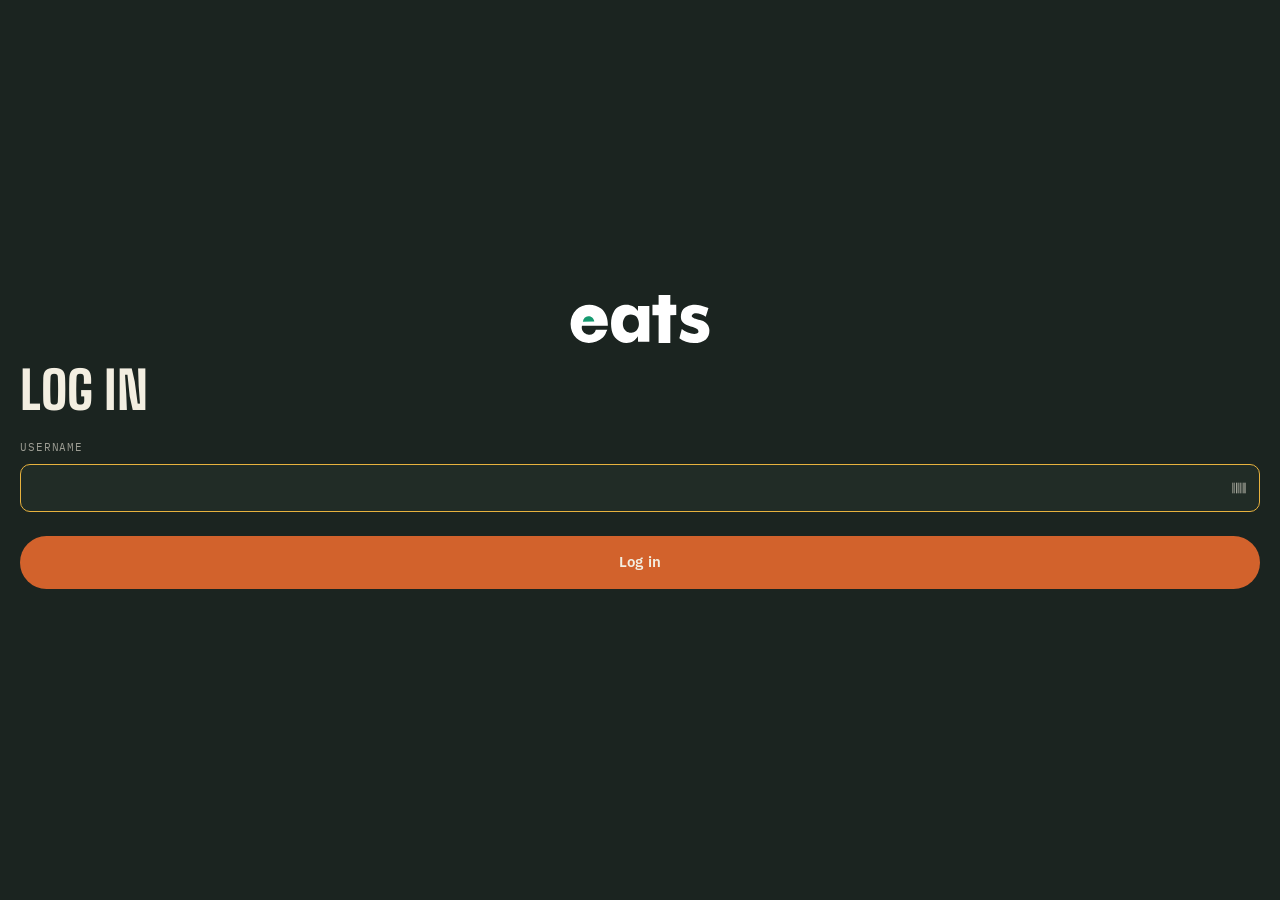
==== commit ca0e18e1: "Add barcode scan-to-login and scan-to-add-user Adds a barcode icon inside the login username field t" ====
--- a/index.html
+++ b/index.html
@@ -5,13 +5,23 @@
   <meta name="viewport" content="width=device-width, initial-scale=1, viewport-fit=cover" />
   <title>eats Tab</title>
   <meta name="description" content="Track what you buy at the work canteen against your daily allowance." />
-  <meta name="theme-color" content="#1b2420" />
+  <meta name="theme-color" content="#d2622c" />
+  <link rel="manifest" href="manifest.json" />
+  <link rel="icon" type="image/png" sizes="32x32" href="assets/icons/favicon-32.png" />
+  <link rel="icon" type="image/png" sizes="16x16" href="assets/icons/favicon-16.png" />
+  <link rel="apple-touch-icon" href="assets/icons/icon-192.png" />
+  <!-- Safari doesn't read manifest.json for home-screen behavior — these
+       are its own separate mechanism for the same standalone/icon/title
+       effect on iOS. -->
+  <meta name="apple-mobile-web-app-capable" content="yes" />
+  <meta name="apple-mobile-web-app-status-bar-style" content="black-translucent" />
+  <meta name="apple-mobile-web-app-title" content="eats Tab" />
   <!-- ?v= is bumped by hand whenever CSS changes — GitHub Pages doesn't
        cache-bust these on its own, and a browser that cached an old copy
        before a deploy has no other reason to ever ask for a fresh one. -->
   <link rel="stylesheet" href="css/tokens.css?v=2" />
   <link rel="stylesheet" href="css/base.css?v=2" />
-  <link rel="stylesheet" href="css/components.css?v=2" />
+  <link rel="stylesheet" href="css/components.css?v=3" />
   <link rel="stylesheet" href="css/layout.css?v=2" />
 </head>
 <body>
--- a/css/components.css
+++ b/css/components.css
@@ -118,9 +118,24 @@
   color: var(--color-paper);
 }
 
+/* .btn--icon--text: the sort-field button's content is a short label (a
+   currency symbol, "A–Z", "ID") rather than a bare icon, so the fixed 30px
+   circle widens into a pill instead of clipping multi-character currency
+   symbols like "COL$". Same border/color chrome as .btn--icon otherwise. */
+.btn--icon--text {
+  width: auto;
+  min-width: 30px;
+  padding: 0 9px;
+  border-radius: var(--radius-pill);
+  font-family: var(--font-mono);
+  font-size: var(--text-2xs);
+  font-weight: 700;
+}
+
 /* Refresh button while its request is in flight — spins the icon instead
    of (or as well as) the usual disabled dimming, since an icon-only button
-   has no label to swap to "Refreshing…". */
+   has no label to swap to "Refreshing…". Sort direction reuses the same
+   rotate mechanics as a one-off flip rather than a continuous spin. */
 @keyframes icon-spin {
   from {
     transform: rotate(0deg);
@@ -131,6 +146,9 @@
 }
 .is-spinning svg {
   animation: icon-spin 0.6s linear infinite;
+}
+.is-flipped svg {
+  transform: rotate(180deg);
 }
 
 /* ---------------------------------------------------------------------- *
@@ -211,6 +229,14 @@
   flex: 1;
   height: 1px;
   background: var(--color-line);
+}
+
+/* Wraps a section header's action buttons (sort direction/field, refresh)
+   so they space out together as one group, in reading order left-to-right. */
+.section-divider__actions {
+  display: flex;
+  align-items: center;
+  gap: var(--space-2);
 }
 
 /* ---------------------------------------------------------------------- *
@@ -737,6 +763,7 @@
 }
 
 .field__input {
+  width: 100%;
   background: var(--color-ink-2);
   border: 1.5px solid var(--color-line-strong);
   border-radius: var(--radius-sm);
@@ -776,6 +803,91 @@
 .field__error {
   font-size: var(--text-xs);
   color: var(--color-critical-strong);
+}
+
+/* Menu's search field — a plain .field__input with a paprika clear (×)
+   button overlaid on the right, shown only once there's text to clear
+   (toggled via .u-hidden, not built/torn down each keystroke). */
+.search-field {
+  position: relative;
+}
+
+.search-field .field__input {
+  padding-right: 40px;
+}
+
+.search-field__clear {
+  position: absolute;
+  top: 50%;
+  right: 8px;
+  transform: translateY(-50%);
+  width: 26px;
+  height: 26px;
+  padding: 0;
+  border: none;
+  background: none;
+  display: flex;
+  align-items: center;
+  justify-content: center;
+  color: var(--color-paprika);
+}
+
+.search-field__clear:hover {
+  color: var(--color-paprika-strong);
+}
+
+/* Generic "icon inside a text field" wrapper — same geometry as
+   .search-field above, but named for reuse beyond the search box (the
+   barcode-scan button on login and Admin's add-user form). */
+.field--icon-input {
+  position: relative;
+}
+
+.field--icon-input .field__input {
+  padding-right: 40px;
+}
+
+.field__icon-btn {
+  position: absolute;
+  top: 50%;
+  right: 8px;
+  transform: translateY(-50%);
+  width: 26px;
+  height: 26px;
+  padding: 0;
+  border: none;
+  background: none;
+  display: flex;
+  align-items: center;
+  justify-content: center;
+  color: var(--color-text-lo);
+  cursor: pointer;
+}
+
+.field__icon-btn:hover {
+  color: var(--color-mustard);
+}
+
+/* Barcode scanner sheet body — a live camera feed inside the same bottom
+   sheet used everywhere else, rather than a separate full-screen modal. */
+.scanner {
+  display: flex;
+  flex-direction: column;
+  align-items: center;
+  gap: var(--space-3);
+}
+
+.scanner__video {
+  width: 100%;
+  aspect-ratio: 4 / 3;
+  background: var(--color-ink-2);
+  border-radius: var(--radius-sm);
+  object-fit: cover;
+}
+
+.scanner__hint {
+  font-size: var(--text-xs);
+  color: var(--color-text-lo);
 }
 
 /* switch used in Admin for is_superuser / active toggles */
